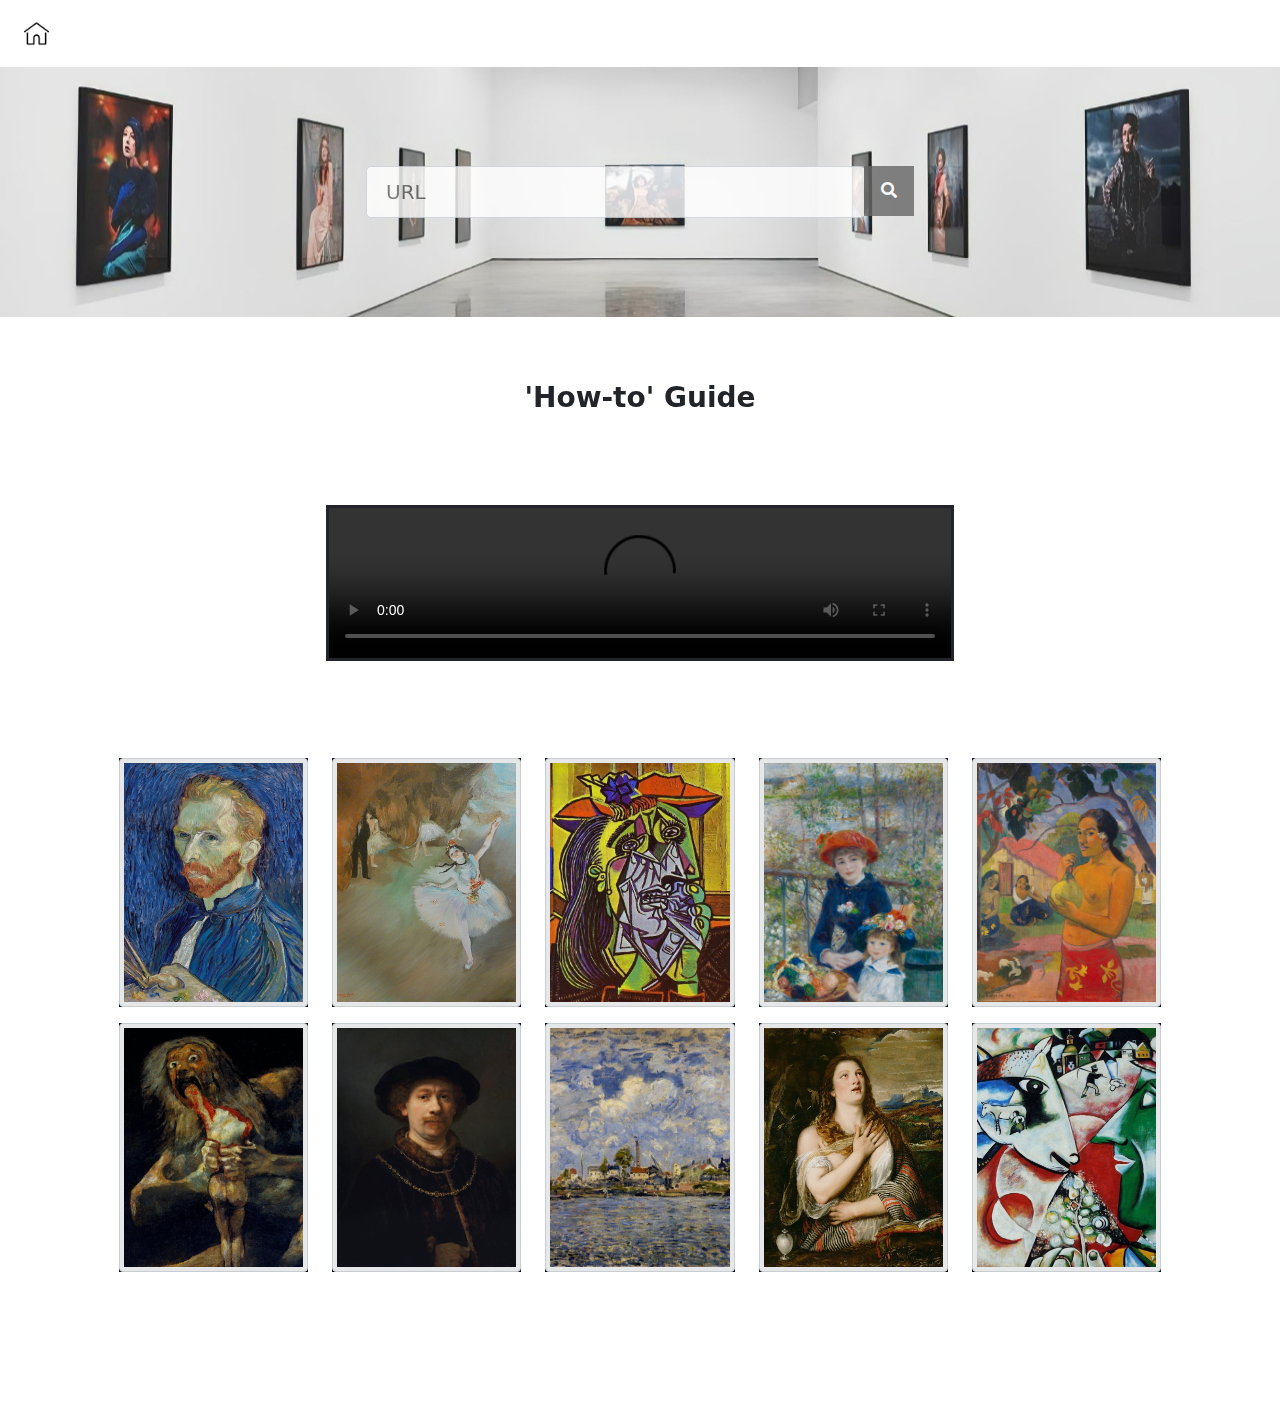
==== Art_Project/Web/templates/index.html @ 4bda4f21 "1017" ====
<!DOCTYPE html>
<html lang="en">
<head>
    <meta charset="UTF-8">
    <meta name="viewport" content="width=device-width, initial-scale=1.0">
    <title>yd Art Project</title>
    <link rel="stylesheet" href="../static/css/bootstrap.min.css">
    <link rel="stylesheet" href="../static/fontawesome/css/all.min.css">
    <link rel="stylesheet" href="../static/css/templatemo-style.css">
    <link rel="stylesheet" href="https://cdn.jsdelivr.net/npm/bootstrap-icons@1.7.1/font/bootstrap-icons.css">
<!--
    
TemplateMo 556 Catalog-Z

https://templatemo.com/tm-556-catalog-z

-->
</head>
<body>
    <!-- Page Loader -->
    <div id="loader-wrapper">
        <div id="loader"></div>

        <div class="loader-section section-left"></div>
        <div class="loader-section section-right"></div>

    </div>
    <nav class="navbar navbar-expand-lg">
        <div class="container-fluid">
            <nav class="navbar navbar-expand-lg">
                <div class="container-fluid">
                    <a class="navbar-brand" href="http://waterclean.pe.kr">
                        <div class="logo-image" style="align-items:center; display: flex; justify-content:center;">
                            <img src='../static/img/home.png' width="25" height="25">
                        </div>
                    </a>
                </div>
            </nav>
            <button class="navbar-toggler" type="button" data-toggle="collapse" data-target="#navbarSupportedContent" aria-controls="navbarSupportedContent" aria-expanded="false" aria-label="Toggle navigation">
                <i class="fas fa-bars"></i>
            </button>
            <div class="collapse navbar-collapse" id="navbarSupportedContent">
            <ul class="navbar-nav ml-auto mb-2 mb-lg-0">

            </ul>
            </div>
        </div>
    </nav>

    <div class="tm-hero d-flex justify-content-center align-items-center" data-parallax="scroll" data-image-src="../static/img/hero.jpg">
        <form class="d-flex tm-search-form" action = "http://www.waterclean101.shop/model">
            <input class="form-control form-control-lg" type="Search" placeholder="URL" name='url' aria-label="Search">
            <button class="btn btn-outline-success tm-search-btn" onclick="location.href='http://www.waterclean101.shop/model'" type="submit">
                <i class="fas fa-search"></i>
            </button>
            </input>
        </form>
    </div>
    <div style="text-align:center">
        <br><br>
        <p><h3><strong>'How-to' Guide</strong></h3></p>
    </div>
    <div class="container-fluid tm-container-content tm-mt-60" style="text-align:center">
        <video class="intro" style="width:50%; height:40%" src="../static/img/intro.mp4" controls preload></video>
    </div>
    <div class="container-fluid tm-container-content tm-mt-60">
        <div class="row tm-mb-60 tm-gallery d-flex justify-content-center">
        	<div class="col-lg-2 col-md-6">
                <figure class="effect-ming tm-video-item">
                    <img src="../static/img/Gogh.jpg" class="img-thumbnail" alt="">
                    <figcaption class="d-flex align-items-center justify-content-center">
                        <h2>
                        <font size = "4">Van_Gogh</font><br><br>
                        <font size = "3">빈센트 &nbsp; 반 &nbsp;고흐</font>
                        </h2> 
                        <a href="https://www.google.com/search?q=vincent+van+gogh+paintings+pinterest&tbm=isch&ved=2ahUKEwiQkP3q1df6AhXhKKYKHREKDx8Q2-cCegQIABAA&oq=vincent+van+gogh+paintings+pinterest&gs_lcp=CgNpbWcQAzoECCMQJzoJCAAQgAQQChAYOggIABCABBCxAzoFCAAQgARQyQdY2jBgkDloAHAAeACAAXCIAZQKkgEDNi43mAEAoAEBqgELZ3dzLXdpei1pbWfAAQE&sclient=img&ei=fx1FY9DUMOHRmAWRlLz4AQ&bih=686&biw=1264"
                        target ='_black'>View more</a>
                    </figcaption>                    
                </figure>
            </div>
            <div class="col-lg-2 col-md-6">
                <figure class="effect-ming tm-video-item">
                    <img src="../static/img/Degas.jpg" class="img-thumbnail" alt="">
                    <figcaption class="d-flex align-items-center justify-content-center">
                        <h2>
                        <font size = "4">Edgar_Degas</font><br><br>
                        <font size = "3"> 에드가 &nbsp; 드가</font>
                        </h2>
                        <a href="https://www.google.com/search?q=Edgar+Degas+paintings+pinterest&tbm=isch&hl=ko&sa=X&ved=2ahUKEwjzqbWH1tf6AhVqzosBHbrpCagQBXoECAEQRQ&biw=1877&bih=967"
                        target ='_black'>View more</a>
                    </figcaption>                    
                </figure>
            </div>
            <div class="col-lg-2 col-md-6">
                <figure class="effect-ming tm-video-item">
                    <img src="../static/img/Picasso.jpg" class="img-thumbnail" alt="">
                    <figcaption class="d-flex align-items-center justify-content-center">
                        <h2>
                        <font size = "4">Pablo_Picasso</font><br><br>
                        <font size = "3"> 파블로 &nbsp; 피카소</font>
                        </h2>
                        <a href="https://www.google.com/search?q=Pablo+Picasso+paintings+pinterest&tbm=isch&hl=ko&sa=X&ved=2ahUKEwjd2raR1tf6AhX30YsBHeLjDXIQBXoECAEQQA&biw=1877&bih=967"
                        target ='_black'>View more</a>
                    </figcaption>                    
                </figure>
            </div>
            <div class="col-lg-2 col-md-6">
                <figure class="effect-ming tm-video-item">
                    <img src="../static/img/Renoir.jpg" class="img-thumbnail" alt="">
                    <figcaption class="d-flex align-items-center justify-content-center">
                            <h2>
                            <font size = "4">Pierre-Auguste_Renoir</font><br><br>
                            <font size = "3"> 오귀스트 &nbsp; 르누아르</font>
                            </h2>
                            <a href="https://www.google.com/search?q=Pierre-Auguste+Renoir+paintings+pinterest&tbm=isch&hl=ko&sa=X&ved=2ahUKEwjD1f6e1tf6AhVB6pQKHRJuCK8QBXoECAEQRQ&biw=1877&bih=967"
                            target ='_black'>View more</a>
                    </figcaption>                    
                </figure>
            </div>
            <div class="col-lg-2 col-md-6">
                <figure class="effect-ming tm-video-item">
                    <img src="../static/img/Gauguin.jpg" class="img-thumbnail" alt="">
                    <figcaption class="d-flex align-items-center justify-content-center">
                            <h2>
                            <font size = "4">Paul_Gauguin</font><br><br>
                            <font size = "3"> 폴 &nbsp; 고갱</font>
                            </h2>
                            <a href="https://www.google.com/search?q=Paul_Gauguin+paintings+pinterest&tbm=isch&ved=2ahUKEwiV8vyf1tf6AhUrIqYKHbOJCC4Q2-cCegQIABAA&oq=Paul_Gauguin+paintings+pinterest&gs_lcp=CgNpbWcQAzoECCMQJ1CgCVigCWDYEWgAcAB4AIABlgGIAZACkgEDMC4ymAEAoAEBqgELZ3dzLXdpei1pbWfAAQE&sclient=img&ei=7h1FY5XDOavEmAWzk6LwAg&bih=967&biw=1877&hl=ko"
                            target ='_black'>View more</a>
                    </figcaption>                    
                </figure>
            </div>
             </div>
            <div class="row tm-mb-90 tm-gallery d-flex justify-content-center">
            <div class="col-lg-2 col-md-6">
                <figure class="effect-ming tm-video-item">
                    <img src="../static/img/Goya.jpeg" class="img-thumbnail" alt="">
                    <figcaption class="d-flex align-items-center justify-content-center">
                            <h2>
                            <font size = "4">Francisco_Goya</font><br><br>
                            <font size = "3"> 프란시스코 &nbsp; 고야</font>
                            </h2>
                            <a href="https://www.google.com/search?q=Francisco+Goya+paintings+pinterest&tbm=isch&hl=ko&sa=X&ved=2ahUKEwiIxcO91tf6AhUVhJQKHY5VA1EQBXoECAEQPw&biw=1877&bih=967"
                            target ='_black'>View more</a>
                    </figcaption>                    
                </figure>
            </div>
            <div class="col-lg-2 col-md-6">
                <figure class="effect-ming tm-video-item">
                    <img src="../static/img/Rembrandt.jpg" class="img-thumbnail" alt="">
                    <figcaption class="d-flex align-items-center justify-content-center">
                            <h2>
                            <font size = "4">Rembrandt</font><br><br>
                            <font size = "3"> 렘브란트</font>
                            </h2>
                            <a href="https://www.google.com/search?q=Rembrandt+paintings+pinterest&tbm=isch&ved=2ahUKEwjr_Ma-1tf6AhVUx5QKHdnOD7UQ2-cCegQIABAA&oq=Rembrandt+paintings+pinterest&gs_lcp=CgNpbWcQAzoECCMQJ1DMC1jMC2DVDmgAcAB4AIABbogB0wGSAQMwLjKYAQCgAQGqAQtnd3Mtd2l6LWltZ8ABAQ&sclient=img&ei=Lx5FY6upBNSO0wTZnb-oCw&bih=967&biw=1877&hl=ko"
                            target ='_black'>View more</a>
                    </figcaption>                    
                </figure>
                </div>
            <div class="col-lg-2 col-md-6">
                <figure class="effect-ming tm-video-item">
                    <img src="../static/img/Sisley.jpg" class="img-thumbnail" alt="">
                    <figcaption class="d-flex align-items-center justify-content-center">
                            <h2>
                            <font size = "4">alfred_sisley</font><br><br>
                            <font size = "3"> 알프레드 &nbsp; 시슬레</font>
                            </h2>
                            <a href="https://www.google.com/search?q=alfred+sisley+paintings+pinterest&tbm=isch&ved=2ahUKEwigxPvH1tf6AhVDA6YKHa7WDG4Q2-cCegQIABAA&oq=alfred+sisley+paintings+pinterest&gs_lcp=CgNpbWcQAzoECCMQJ1CmCVimCWDUEmgAcAB4AIABaIgBywGSAQMxLjGYAQCgAQGqAQtnd3Mtd2l6LWltZ8ABAQ&sclient=img&ei=Qh5FY6CbMcOGmAWurbPwBg&bih=967&biw=1877&hl=ko"
                            target ='_black'>View more</a>
                    </figcaption>                    
                    </figure>
            </div>
            <div class="col-lg-2 col-md-6">
                <figure class="effect-ming tm-video-item">
                    <img src="../static/img/Vecellio.jpg" class="img-thumbnail" alt="">
                    <figcaption class="d-flex align-items-center justify-content-center">
                            <h2>
                            <font size = "4">Tiziano Vecellio</font>
                            <font size = "3">(Titian)</font><br><br>
                            <font size = "3"> 티치아노 베셀리오</font>
                            </h2>
                            <a href="https://www.google.com/search?q=Tiziano+Vecellio+paintings+pinterest&tbm=isch&ved=2ahUKEwjD36vT1tf6AhUjNqYKHcQaC7EQ2-cCegQIABAA&oq=Tiziano+Vecellio+paintings+pinterest&gs_lcp=CgNpbWcQAzoECCMQJ1CvC1ivC2CfEWgAcAB4AIABkgGIAfMBkgEDMS4xmAEAoAEBqgELZ3dzLXdpei1pbWfAAQE&sclient=img&ei=Wh5FY8PKKKPsmAXEtayICw&bih=967&biw=1877&hl=ko"
                            target ='_black'>View more</a>                   
                    </figcaption>                    
                </figure>
            </div>
            <div class="col-lg-2 col-md-6">
                <figure class="effect-ming tm-video-item">
                    <img src="../static/img/Chagall.jpg" class="img-thumbnail" alt="">
                    <figcaption class="d-flex align-items-center justify-content-center">
                            <h2>
                            <font size = "4">Marc_Chagall</font><br><br>
                            <font size = "3"> 마르크 &nbsp; 샤갈</font>
                            </h2>
                            <a href="https://www.google.com/search?q=Marc_Chagall+paintings+pinterest&tbm=isch&ved=2ahUKEwiq5dPe1tf6AhWQzosBHdvlCAYQ2-cCegQIABAA&oq=Marc_Chagall+paintings+pinterest&gs_lcp=CgNpbWcQAzoECCMQJ1D9CFj9CGDFEWgAcAB4AIABbIgB0AGSAQMwLjKYAQCgAQGqAQtnd3Mtd2l6LWltZ8ABAQ&sclient=img&ei=ch5FY6rkF5Cdr7wP28ujMA&bih=967&biw=1877&hl=ko"
                            target ='_black'>View more</a>
                    </figcaption>                    
                </figure>
            </div>
        </div> <!-- row -->
    <br><br>
    </div> <!-- container-fluid, tm-container-content -->
    <script src="../static/js/plugins.js"></script>
    <script>
        $(window).on("load", function() {
            $('body').addClass('loaded');
        });
    </script>
</body>
</html>
---- Art_Project/Web/static/css/templatemo-style.css ----
/*
    
TemplateMo 556 Catalog-Z

https://templatemo.com/tm-556-catalog-z

*/

#loader-wrapper {
    position: fixed;
    top: 0;
    left: 0;
    width: 100%;
    height: 100%;
    z-index: 1001;
}
#loader {
    display: block;
    position: relative;
    left: 50%;
    top: 50%;
    width: 150px;
    height: 150px;
    margin: -75px 0 0 -75px;
    border-radius: 50%;
    border: 3px solid transparent;
    border-top-color: #3498db;

    -webkit-animation: spin 2s linear infinite; /* Chrome, Opera 15+, Safari 5+ */
    animation: spin 2s linear infinite; /* Chrome, Firefox 16+, IE 10+, Opera */

    z-index: 1002;
}

    #loader:before {
        content: "";
        position: absolute;
        top: 5px;
        left: 5px;
        right: 5px;
        bottom: 5px;
        border-radius: 50%;
        border: 3px solid transparent;
        border-top-color: #e74c3c;

        -webkit-animation: spin 3s linear infinite; /* Chrome, Opera 15+, Safari 5+ */
        animation: spin 3s linear infinite; /* Chrome, Firefox 16+, IE 10+, Opera */
    }

    #loader:after {
        content: "";
        position: absolute;
        top: 15px;
        left: 15px;
        right: 15px;
        bottom: 15px;
        border-radius: 50%;
        border: 3px solid transparent;
        border-top-color: #f9c922;

        -webkit-animation: spin 1.5s linear infinite; /* Chrome, Opera 15+, Safari 5+ */
          animation: spin 1.5s linear infinite; /* Chrome, Firefox 16+, IE 10+, Opera */
    }

    @-webkit-keyframes spin {
        0%   { 
            -webkit-transform: rotate(0deg);  /* Chrome, Opera 15+, Safari 3.1+ */
            -ms-transform: rotate(0deg);  /* IE 9 */
            transform: rotate(0deg);  /* Firefox 16+, IE 10+, Opera */
        }
        100% {
            -webkit-transform: rotate(360deg);  /* Chrome, Opera 15+, Safari 3.1+ */
            -ms-transform: rotate(360deg);  /* IE 9 */
            transform: rotate(360deg);  /* Firefox 16+, IE 10+, Opera */
        }
    }
    @keyframes spin {
        0%   { 
            -webkit-transform: rotate(0deg);  /* Chrome, Opera 15+, Safari 3.1+ */
            -ms-transform: rotate(0deg);  /* IE 9 */
            transform: rotate(0deg);  /* Firefox 16+, IE 10+, Opera */
        }
        100% {
            -webkit-transform: rotate(360deg);  /* Chrome, Opera 15+, Safari 3.1+ */
            -ms-transform: rotate(360deg);  /* IE 9 */
            transform: rotate(360deg);  /* Firefox 16+, IE 10+, Opera */
        }
    }

    #loader-wrapper .loader-section {
        position: fixed;
        top: 0;
        width: 51%;
        height: 100%;
        background: #222222;
        z-index: 1001;
        -webkit-transform: translateX(0);  /* Chrome, Opera 15+, Safari 3.1+ */
        -ms-transform: translateX(0);  /* IE 9 */
        transform: translateX(0);  /* Firefox 16+, IE 10+, Opera */
    }

    #loader-wrapper .loader-section.section-left {
        left: 0;
    }

    #loader-wrapper .loader-section.section-right {
        right: 0;
    }

    /* Loaded */
    .loaded #loader-wrapper .loader-section.section-left {
        -webkit-transform: translateX(-100%);  /* Chrome, Opera 15+, Safari 3.1+ */
            -ms-transform: translateX(-100%);  /* IE 9 */
                transform: translateX(-100%);  /* Firefox 16+, IE 10+, Opera */

        -webkit-transition: all 0.7s 0.3s cubic-bezier(0.645, 0.045, 0.355, 1.000);  
                transition: all 0.7s 0.3s cubic-bezier(0.645, 0.045, 0.355, 1.000);
    }

    .loaded #loader-wrapper .loader-section.section-right {
        -webkit-transform: translateX(100%);  /* Chrome, Opera 15+, Safari 3.1+ */
            -ms-transform: translateX(100%);  /* IE 9 */
                transform: translateX(100%);  /* Firefox 16+, IE 10+, Opera */

-webkit-transition: all 0.7s 0.3s cubic-bezier(0.645, 0.045, 0.355, 1.000);  
        transition: all 0.7s 0.3s cubic-bezier(0.645, 0.045, 0.355, 1.000);
    }
    
    .loaded #loader {
        opacity: 0;
        -webkit-transition: all 0.3s ease-out;  
                transition: all 0.3s ease-out;
    }
    .loaded #loader-wrapper {
        visibility: hidden;

        -webkit-transform: translateY(-100%);  /* Chrome, Opera 15+, Safari 3.1+ */
            -ms-transform: translateY(-100%);  /* IE 9 */
                transform: translateY(-100%);  /* Firefox 16+, IE 10+, Opera */

        -webkit-transition: all 0.3s 1s ease-out;  
                transition: all 0.3s 1s ease-out;
    }

p { line-height: 1.8; }

a { 
    text-decoration: none;
    transition: all 0.3s ease; 
}
a:hover { color:#666666; }
.container-fluid { max-width: 1770px; }
.tm-container-small { max-width: 1050px; }
.btn { border-radius: 0; }
.btn-primary {
    background-color: #666666;
    border: 0;
    border-radius: 5px;
    padding: 12px 50px 14px;
    font-size: 1.2rem;
}

.btn-primary:hover,
.btn-primary:focus {
    background-color:#333333;
}

.btn-primary.disabled, 
.btn-primary:disabled {
    background-color: #666666;
    pointer-events: all;
    cursor: not-allowed;
}

.form-control {
	padding: 10px 19px;
	width: 500px;
	height: auto;
}

.form-group { margin-bottom: 25px; }
.tm-btn-big { padding: 12px 90px 14px; }

.navbar-toggler:focus { box-shadow: none; }
.navbar-brand {
    color: #3399CC;
    font-size: 1.6rem;
}

.navbar-brand i { font-size: 2rem; }

.tm-hero {
    min-height: 250px;
    background: transparent;
    opacity:0.8;
}


.intro {
    width: 100%;
    max-width: 100%;
    height:auto;
    margin-left: 192px;
    margin-top: 30px;
    margin-bottom: 30px;
    margin-right: 192px;

    border: 3px solid;

}


.tm-mt-60 { margin-top: 60px; }
.tm-mb-50 { margin-bottom: 50px; }
.tm-mb-74 { margin-bottom: 74px; }
.tm-mb-90 { margin-bottom: 90px; }
.tm-text-primary { color: #009999; }
.tm-text-secondary { color: #CC6699; }
a.tm-text-primary:hover { color:#009999; }
.tm-bg-gray { background-color: #EEEEEE; }
.tm-input-paging {
    width: 40px;
    border-radius: 0;
    border: 1px solid #CCCCCC;
    background: #f4f4f4;
    text-align: center;
}

.nav-item { margin-right: 30px; }
.nav-item:last-child { margin-right: 0; }

.nav-link {
    color: #666666;
    border-bottom: 4px solid transparent;
    font-size: 1.2rem;
}

.nav-link-1.active,
.nav-link-1:hover {
    border-color: #33CCFF;
}

.nav-link-2.active,
.nav-link-2:hover {
    border-color: #FF6666;
}

.nav-link-3.active,
.nav-link-3:hover {
    border-color: #33CC66;
}

.nav-link-4.active,
.nav-link-4:hover {
    border-color: #CC66CC;
}

.tm-search-input {
    width: 720px;
    border-radius: 0;
    padding: 12px 15px;
    color: #666666;
    border: none;
}

.tm-search-input:focus {
    border-color: #666666;
    box-shadow: 0 0 0 0.25rem rgb(0 153 153 / 0.25);
}

.tm-search-input::placeholder { /* Chrome, Firefox, Opera, Safari 10.1+ */
    color: #666666;
    opacity: 1; /* Firefox */
}
  
.tm-search-input::-ms-input-placeholder { /* Microsoft Edge */
    color: #666666;
}

.tm-search-btn {
    color: white;
    background-color: #666666;
    border: none;
    width: 50px;
    height: 50px;
    margin-left: -2px;
}

p, .tm-text-gray { color: #999; }
.tm-text-gray-light { color: #CCC; }
.tm-text-gray-dark { color: #666; }

.tm-video-item {
    position: relative;
    overflow: hidden;
    text-align: center;
    cursor: pointer;
}

.tm-video-item img {
    position: relative;
    display: block;
    min-height: 100%;
    max-width: 100%;
    opacity: 0.8;
}

.tm-video-item figcaption {
    padding: 2em;
    color: #fff;
    text-transform: uppercase;
    font-size: 1.25em;
    -webkit-backface-visibility: hidden;
	backface-visibility: hidden;
}

.tm-video-item figcaption::before,
.tm-video-item figcaption::after {
    pointer-events: none;
}

.tm-video-item figcaption,
.tm-video-item figcaption > a {
    position: absolute;
    top: 0;
    left: 0;
    width: 100%;
    height: 100%;
}

.tm-video-item figcaption > a {
	z-index: 1000;
	text-indent: 200%;
	white-space: nowrap;
	font-size: 0;
	opacity: 0;
}

.tm-video-item h2 {
    word-spacing: -0.15em;
    font-weight: 300;
}

.tm-video-item h2,
.tm-video-item p {
    margin: 0;
}

.tm-video-item p {
    letter-spacing: 1px;
    font-size: 68.5%;
}

.tm-gallery div.d-block { animation: show .5s ease; }

@keyframes show {
    0% {
    	opacity: 0;
    	transform: scale(0.9);
    }
    100% {
    	opacity: 1;
    	transform: scale(1);
    }
}

.tm-paging-link {
    display: flex;
    justify-content: center;
    align-items: center;
    width: 60px;
    height: 60px;
    font-size: 1.1rem;
    color: #999;
    background-color: #EEEEEE;
    margin: 10px;
    border-radius: 5px;
    text-decoration: none;
    transition: all 0.3s ease;
}

.tm-paging-link:hover,
.tm-paging-link.active {
    background-color: #009999;
    color: #fff; 
}

/*---------------*/
/***** Ming *****/
/*---------------*/

figure.effect-ming {
	background: #030c17;
}

figure.effect-ming img {
	opacity: 0.9;
	-webkit-transition: opacity 0.35s;
	transition: opacity 0.35s;
}

figure.effect-ming figcaption::before {
	position: absolute;
	top: 30px;
	right: 30px;
	bottom: 30px;
	left: 30px;
	border: 2px solid #fff;
	box-shadow: 0 0 0 30px rgba(255,255,255,0.2);
	content: '';
	opacity: 0;
	-webkit-transition: opacity 0.35s, -webkit-transform 0.35s;
	transition: opacity 0.35s, transform 0.35s;
	-webkit-transform: scale3d(1.4,1.4,1);
	transform: scale3d(1.4,1.4,1);
}

figure.effect-ming h2 {
    font-size: 1.3em;
	opacity: 0;
	-webkit-transition: opacity 0.35s, -webkit-transform 0.35s;
	transition: opacity 0.35s, transform 0.35s;
	-webkit-transform: scale(1.5);
	transform: scale(1.5);
}

figure.effect-ming:hover figcaption::before,
figure.effect-ming:hover h2 {
	opacity: 1;
	-webkit-transform: scale3d(1,1,1);
	transform: scale3d(1,1,1);
}

figure.effect-ming:hover figcaption { background-color: rgba(58,52,42,0); }
figure.effect-ming:hover img { opacity: 0.4; }

.tm-footer-links li {
    list-style: none;
    margin-bottom: 5px;    
}

.tm-footer-links li a { color: #999999; }
.tm-footer-links li a:hover { color: #009999; }

.tm-social-links li {
    list-style: none;
    margin-right: 15px;
}

.tm-social-links li:last-child { margin-right: 0; }

.tm-social-links li a  {
    color: #999999;
    width: 44px;
    height: 44px;
    display: flex;
    background-color: #fff;
    align-items: center;
    justify-content: center;
}

.tm-social-links li a:hover {
    color: #fff;
    background-color: #009999;
}

.tm-footer { font-size: 0.95rem; }
.tm-footer-title { font-size: 1.4rem; }

/* Videos */
#tm-video-container {
    max-height: 400px;
    overflow: hidden;
    background-color: #333;
    margin-bottom: 90px;
    position: relative;
}

#tm-video {
    display: block;
    width: 100%;
    height: auto;
}

#tm-video-control-button {
    position: absolute;
    bottom: 20px;
    right: 20px;
    z-index: 1000;
    color: #e1e1e1;
}

.tm-video-details {
    height: 100%;
    padding-right: 60px;
    padding-left: 60px;
    padding-top: 20px;
    padding-bottom: 20px;

}

/* About */
.tm-row-1640 { max-width: 1640px; }
.tm-about-2-col { max-width: 716px; }
.tm-about-3-col { max-width: 540px; }

.tm-about-2-col,
.tm-about-3-col {
    margin-bottom: 50px;
}

.tm-about-icon-container {
    width: 150px;
    height: 150px;
    border: 1px solid #009999;
    display: flex;
    align-items: center;
    justify-content: center;
}

.tm-about-img-text { max-width: 940px; }

/* Contact */
select.form-control { border-radius: 0; }
select.form-control option { height: 30px; }

select:not([multiple]) {
    -webkit-appearance: none;
    -moz-appearance: none;
    background-position: right 15px center;
    background-repeat: no-repeat;
    background-image: url(../img/select-arrow.png);
    padding: 14px 20px;
    padding-right: 20px;
    color: #666;
}

.mapouter{
    position:relative;
    height:480px;
    width:100%;
    max-width: 480px;
}

.gmap-canvas {
    overflow:hidden;
    background:none!important;
    height:480px;
    width:100%;
}

.tm-contact-form { max-width: 420px; }
.tm-address-col { max-width: 520px; }
.tm-contacts { padding-left: 0; }

.tm-contacts li {
    list-style: none;
    margin-bottom: 20px;
}

.tm-contacts li a i { width: 30px; }
.tm-social { display: flex; }

.tm-social li {
    list-style: none;
    margin-bottom: 20px;
    margin-right: 15px;
}

.tm-social li a i {
    width: 40px;
    height: 40px;
    color: #666666;
    background-color: #EEEEEE;
    display: flex;
    align-items: center;
    justify-content: center;
    transition: all 0.3s ease;
}

.tm-social li a:hover i {
    color: #fff;
    background-color: #666666;
}

.form-control,
input:-internal-autofill-selected,
select:not([multiple]) {
    color: #666666 !important;
}

.form-control::placeholder { /* Chrome, Firefox, Opera, Safari 10.1+ */
    color:  #666666;
    opacity: 1; /* Firefox */
}

@media (max-width: 991px) {
    .navbar-collapse {
        position: fixed;
        top: 50px;
        right: 0px;
        background: white;
        width: 150px;
        padding: 15px;
    }

    .tm-container-content { max-width: 870px; }
    .tm-contact-form, .tm-address-col, .mapouter { max-width: 100%; }
    .tm-people-row { max-width: 900px; }
    .intro {
        margin-right: auto;
        margin-left: auto;
        margin-top: auto;
        
    }
}

@media (max-width: 767px) {
    .tm-paging-col { flex-direction: column; }
    .tm-paging { flex-wrap: wrap; }
    .tm-about-img-text { max-width: 640px; }
    .tm-about-2-col, .tm-about-3-col { margin-bottom: 50px; }
    .intro {
        margin-right: auto;
        margin-left: auto;
        margin-top: auto;
    }
}

@media (max-width: 575px) {
    .tm-container-content { max-width: 420px; }

    .tm-search-form {
        padding-left: 15px;
        padding-right: 15px;
        width: 100%;
        justify-content: center;
    }

    .tm-search-input {
        width: 100%;
        max-width: 360px;
    }

    .tm-people-row { max-width: 420px; }
    .intro {
        margin-right: auto;
        margin-left: auto;
        margin-top: auto;
    }
}

@media (max-width: 400px) {
    .tm-btn-big { padding: 12px 50px 14px; }
    .intro {
        margin-right: auto;
        margin-left: auto;
        margin-top: auto;
    }
}

@media (max-width: 334px) {
    .tm-social-links {
        flex-wrap: wrap;
        justify-content: start !important;
    }

    .tm-social-links li { margin-right: 3px; }

    .intro {
        margin-right: auto;
        margin-left: auto;
        margin-top: auto;
    }
}
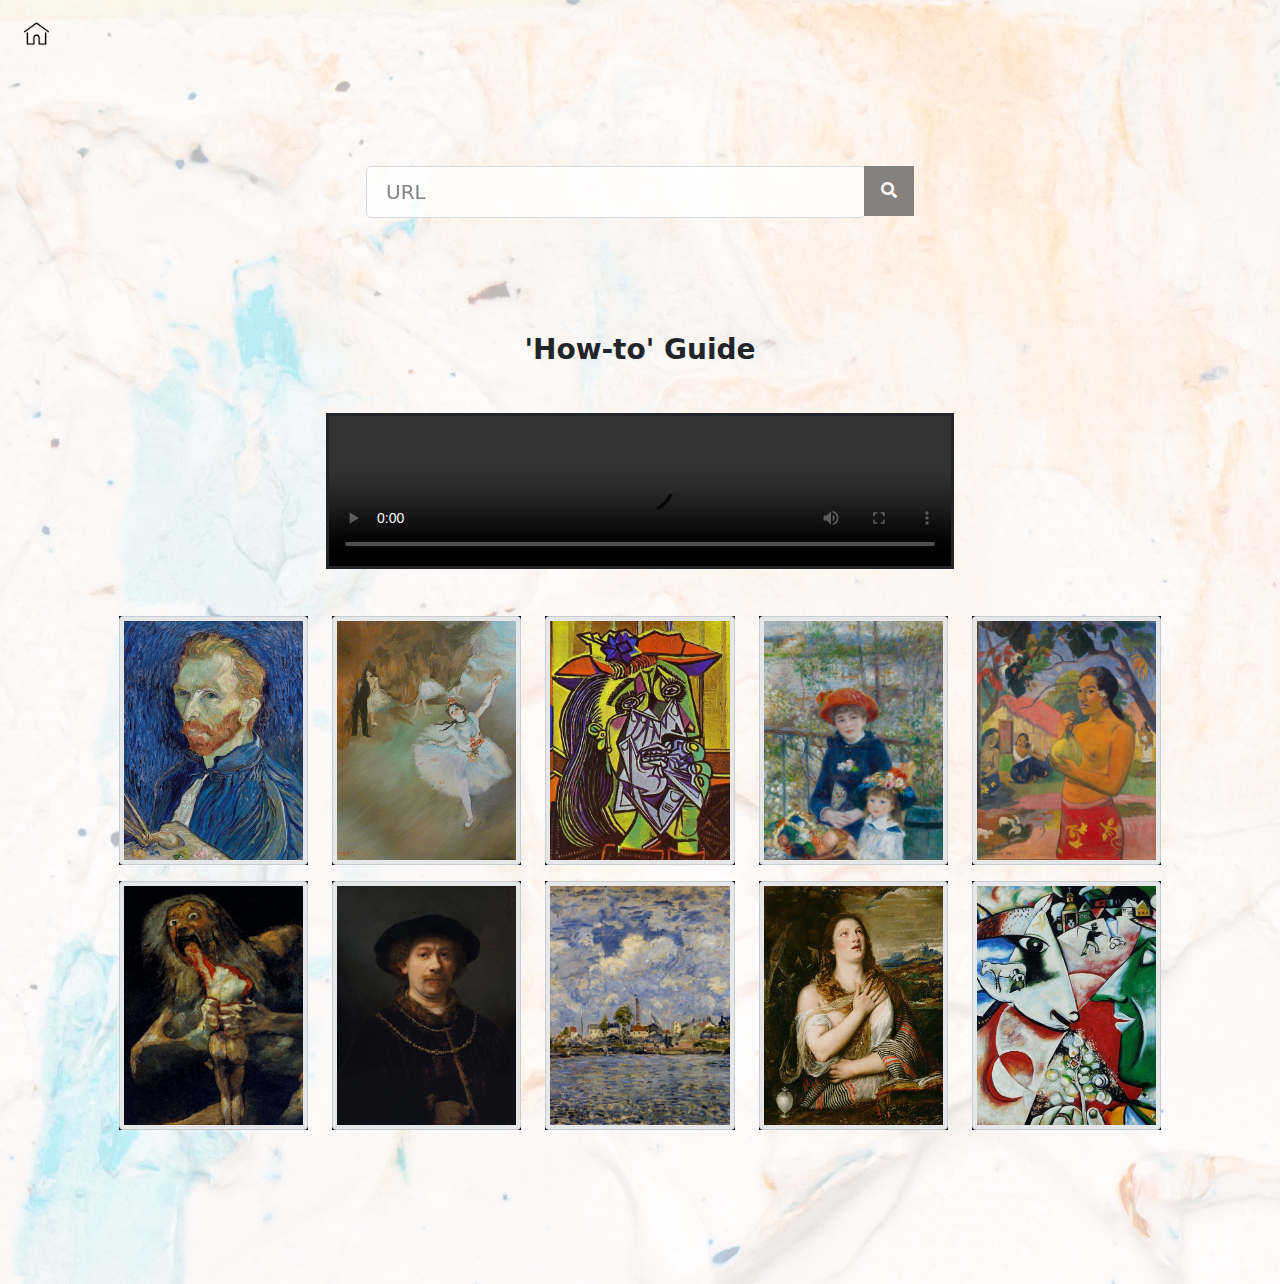
==== commit a95d1d45: "0106" ====
--- a/Art_Project/Web/templates/index.html
+++ b/Art_Project/Web/templates/index.html
@@ -29,7 +29,7 @@
         <div class="container-fluid">
             <nav class="navbar navbar-expand-lg">
                 <div class="container-fluid">
-                    <a class="navbar-brand" href="http://waterclean.pe.kr">
+                    <a class="navbar-brand" href="https://waterclean.pe.kr">
                         <div class="logo-image" style="align-items:center; display: flex; justify-content:center;">
                             <img src='../static/img/home.png' width="25" height="25">
                         </div>
@@ -46,25 +46,26 @@
             </div>
         </div>
     </nav>
-
     <div class="tm-hero d-flex justify-content-center align-items-center" data-parallax="scroll" data-image-src="../static/img/hero.jpg">
-        <form class="d-flex tm-search-form" action = "http://www.waterclean101.shop/model">
-            <input class="form-control form-control-lg" type="Search" placeholder="URL" name='url' aria-label="Search">
-            <button class="btn btn-outline-success tm-search-btn" onclick="location.href='http://www.waterclean101.shop/model'" type="submit">
+        <form class="d-flex tm-search-form" action = "https://www.waterclean101.shop/model">
+            <input style="color: white;" class="form-control form-control-lg" type="Search" placeholder="URL" name='url' aria-label="Search">
+            <button class="btn btn-outline-success tm-search-btn" onclick="location.href='https://www.waterclean101.shop/model'" type="submit">
                 <i class="fas fa-search"></i>
             </button>
             </input>
         </form>
     </div>
+
+
     <div style="text-align:center">
-        <br><br>
         <p><h3><strong>'How-to' Guide</strong></h3></p>
     </div>
     <div class="container-fluid tm-container-content tm-mt-60" style="text-align:center">
         <video class="intro" style="width:50%; height:40%" src="../static/img/intro.mp4" controls preload></video>
     </div>
+
     <div class="container-fluid tm-container-content tm-mt-60">
-        <div class="row tm-mb-60 tm-gallery d-flex justify-content-center">
+        <div id="list" class="row tm-mb-60 tm-gallery d-flex justify-content-center">
         	<div class="col-lg-2 col-md-6">
                 <figure class="effect-ming tm-video-item">
                     <img src="../static/img/Gogh.jpg" class="img-thumbnail" alt="">
@@ -131,7 +132,7 @@
                 </figure>
             </div>
              </div>
-            <div class="row tm-mb-90 tm-gallery d-flex justify-content-center">
+            <div id="list" class="row tm-mb-90 tm-gallery d-flex justify-content-center">
             <div class="col-lg-2 col-md-6">
                 <figure class="effect-ming tm-video-item">
                     <img src="../static/img/Goya.jpeg" class="img-thumbnail" alt="">
--- a/Art_Project/Web/static/css/templatemo-style.css
+++ b/Art_Project/Web/static/css/templatemo-style.css
@@ -5,6 +5,30 @@
 https://templatemo.com/tm-556-catalog-z
 
 */
+
+#list {
+    width: 100;
+
+}
+body {
+    width: 100%;
+    height: 100%;
+    text-align: center;
+    position: relative;
+  }
+body::after {
+    width: 100%;
+    height: 100%;
+    content: "";
+    background: url("../img/back1.jpg");
+    
+    position: absolute;
+    top: 0;
+    left: 0;
+    z-index: -1;
+    opacity: 0.27;
+  }
+
 
 #loader-wrapper {
     position: fixed;
@@ -210,13 +234,13 @@
 }
 
 
-.tm-mt-60 { margin-top: 60px; }
+.tm-mt-60 { margin-top: 10px; }
 .tm-mb-50 { margin-bottom: 50px; }
 .tm-mb-74 { margin-bottom: 74px; }
 .tm-mb-90 { margin-bottom: 90px; }
-.tm-text-primary { color: #009999; }
+.tm-text-primary { color: #000000; }
 .tm-text-secondary { color: #CC6699; }
-a.tm-text-primary:hover { color:#009999; }
+a.tm-text-primary:hover { color:#000000; }
 .tm-bg-gray { background-color: #EEEEEE; }
 .tm-input-paging {
     width: 40px;
@@ -259,7 +283,7 @@
     width: 720px;
     border-radius: 0;
     padding: 12px 15px;
-    color: #666666;
+    color: #ffffff;
     border: none;
 }
 
@@ -269,16 +293,16 @@
 }
 
 .tm-search-input::placeholder { /* Chrome, Firefox, Opera, Safari 10.1+ */
-    color: #666666;
+    color: #ffffff;
     opacity: 1; /* Firefox */
 }
   
 .tm-search-input::-ms-input-placeholder { /* Microsoft Edge */
-    color: #666666;
+    color: #ffffff;
 }
 
 .tm-search-btn {
-    color: white;
+    color: rgb(253, 247, 247);
     background-color: #666666;
     border: none;
     width: 50px;
